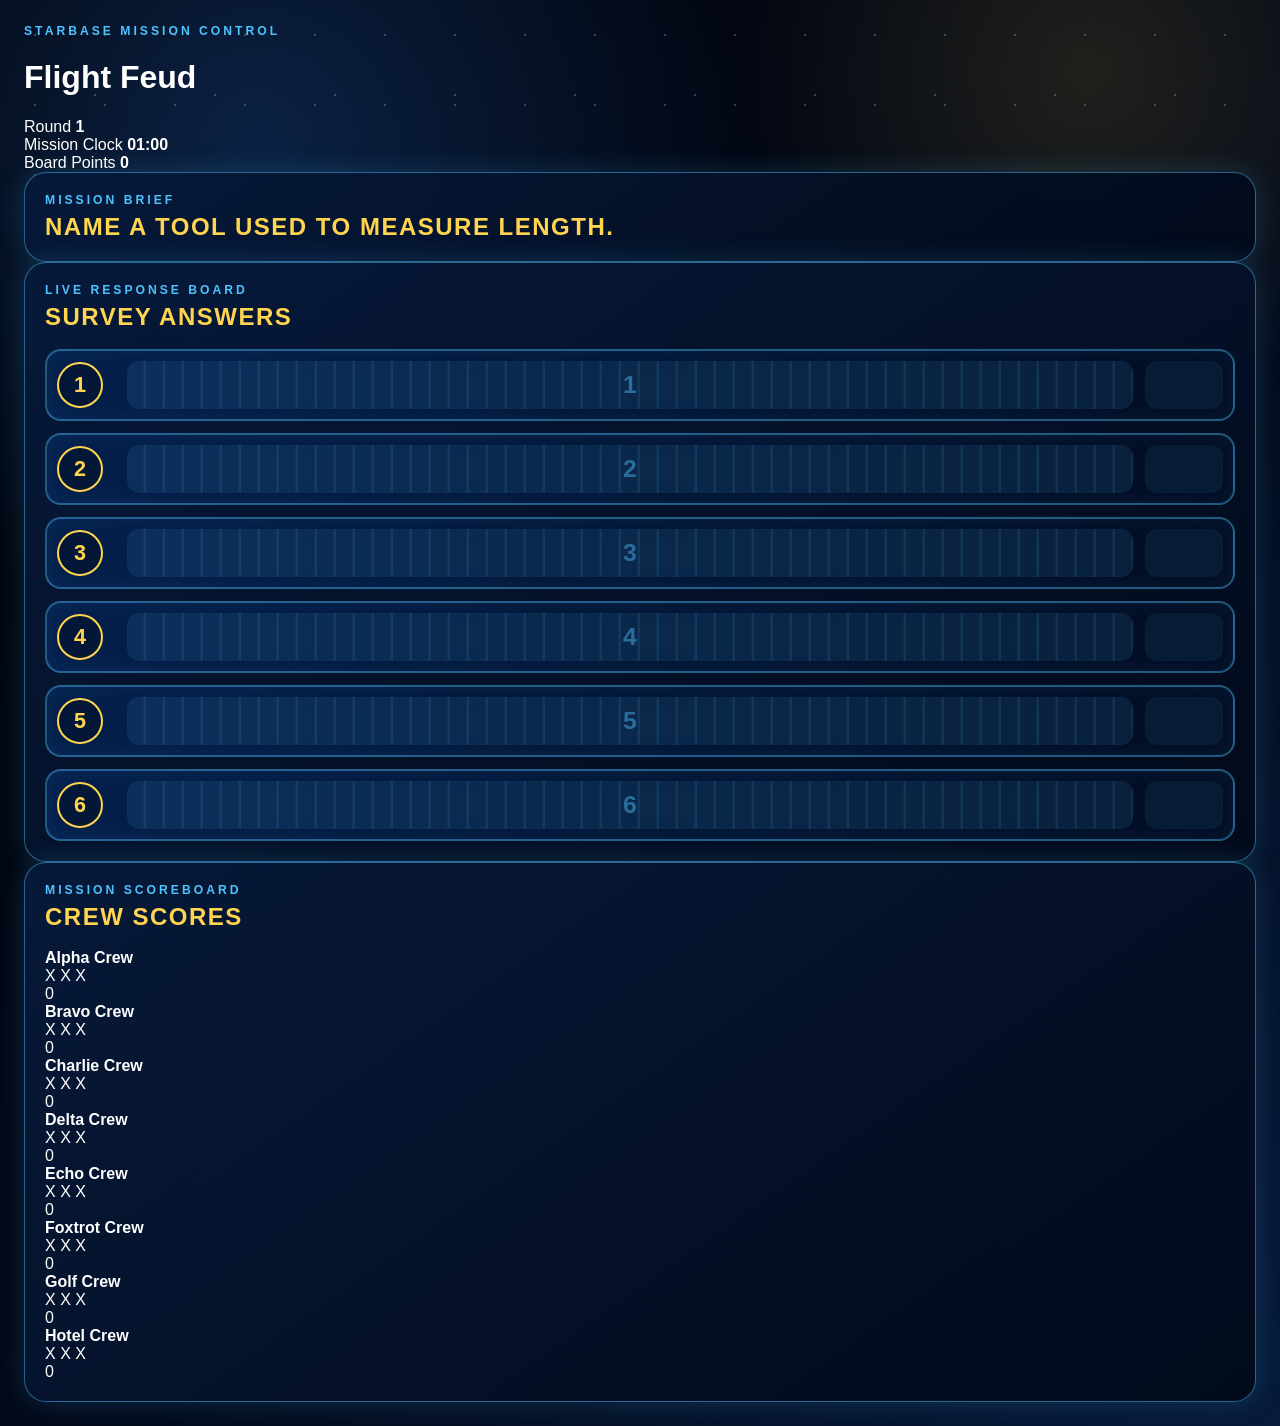
==== Projector.html @ 438c8329 "Projector mode working build" ====
<!DOCTYPE html>
<html lang="en">
  <head>
    <meta charset="UTF-8" />
    <meta name="viewport" content="width=device-width, initial-scale=1.0" />

    <title>Flight Feud | Projector Board</title>

    <link rel="stylesheet" href="style.css" />
  </head>

  <body>
    <div class="app-shell projector-shell">
      <header class="projector-topbar">
        <div>
          <p class="eyebrow">STARBASE Mission Control</p>
          <h1>Flight Feud</h1>
        </div>

        <div class="projector-hud">
          <div class="projector-hud-item">
            <span>Round</span>
            <strong id="projectorRound">1</strong>
          </div>

          <div class="projector-hud-item">
            <span>Mission Clock</span>
            <strong id="projectorTimer">01:00</strong>
          </div>

          <div class="projector-hud-item">
            <span>Board Points</span>
            <strong id="projectorBoardPoints">0</strong>
          </div>
        </div>
      </header>

      <main class="projector-layout">
        <section class="panel projector-question-panel">
          <p class="eyebrow">Mission Brief</p>

          <h2 id="projectorQuestion">
            Loading mission question...
          </h2>
        </section>

        <section class="panel projector-board-panel">
          <div class="panel-header">
            <div>
              <p class="eyebrow">Live Response Board</p>
              <h2>Survey Answers</h2>
            </div>

            <div
              id="projectorRevealBanner"
              class="reveal-banner"
              aria-live="polite"
            >
              Answer Revealed
            </div>
          </div>

          <div
            id="projectorAnswerBoard"
            class="answer-board"
          ></div>
        </section>

        <section class="panel projector-scoreboard-panel">
          <div class="panel-header">
            <div>
              <p class="eyebrow">Mission Scoreboard</p>
              <h2>Crew Scores</h2>
            </div>
          </div>

          <div
            id="projectorScores"
            class="projector-scores"
          ></div>
        </section>
      </main>
    </div>

    <!-- STRIKE EFFECT -->
    <div
      id="projectorStrikeOverlay"
      class="strike-overlay hidden"
      aria-hidden="true"
    >
      <div class="strike-overlay-x">X</div>
      <p>Incorrect Transmission</p>
    </div>

    <!-- WINNER CEREMONY -->
    <div
      id="projectorWinnerOverlay"
      class="winner-overlay hidden"
      aria-hidden="true"
    >
      <div class="winner-ceremony">
        <p class="eyebrow">STARBASE Mission Control</p>

        <h2>MISSION COMPLETE</h2>

        <div class="winner-trophy">🏆</div>

        <div
          id="projectorWinnerCrewName"
          class="winner-crew-name"
        >
          ALPHA CREW
        </div>

        <p class="winner-subtitle">
          FLIGHT FEUD CHAMPIONS
        </p>

        <div class="winner-score-label">
          FINAL SCORE
        </div>

        <div
          id="projectorWinnerFinalScore"
          class="winner-final-score"
        >
          0
        </div>
      </div>
    </div>

    <script src="questions.js"></script>
    <script src="shared.js"></script>
    <script src="projector.js"></script>
  </body>
</html>
---- style.css ----
:root {
  --space: #020817;
  --space-2: #06152d;
  --panel: rgba(5, 20, 48, 0.94);
  --panel-soft: rgba(8, 30, 66, 0.86);
  --blue: #4dc3ff;
  --blue-dark: #1678b8;
  --gold: #ffd54f;
  --gold-dark: #a87600;
  --green: #7cff8a;
  --red: #ff4d5a;
  --white: #ffffff;
  --muted: #9fbfff;
  --border: rgba(77, 195, 255, 0.48);
  --shadow-blue: 0 0 28px rgba(77, 195, 255, 0.18);
  --shadow-gold: 0 0 24px rgba(255, 213, 79, 0.24);
}

* {
  box-sizing: border-box;
}

html {
  min-height: 100%;
  scroll-behavior: smooth;
}

body {
  margin: 0;
  min-height: 100vh;
  font-family: Arial, Helvetica, sans-serif;
  color: var(--white);
  background:
    radial-gradient(circle at 20% 10%, rgba(34, 99, 190, 0.3), transparent 30%),
    radial-gradient(circle at 85% 5%, rgba(255, 213, 79, 0.12), transparent 20%),
    linear-gradient(135deg, #01040b, var(--space), #071a3a);
  overflow-x: hidden;
}

body::before {
  content: "";
  position: fixed;
  inset: 0;
  pointer-events: none;
  opacity: 0.22;
  background-image:
    radial-gradient(circle, white 1px, transparent 1px),
    radial-gradient(circle, white 1px, transparent 1px);
  background-size: 70px 70px, 120px 120px;
  background-position: 0 0, 35px 35px;
  animation: starDrift 35s linear infinite;
}

@keyframes starDrift {
  from {
    transform: translateY(0);
  }

  to {
    transform: translateY(100px);
  }
}

button,
select,
textarea,
input {
  font: inherit;
}

button,
a {
  -webkit-tap-highlight-color: transparent;
}

button:focus-visible,
a:focus-visible,
select:focus-visible,
textarea:focus-visible,
input:focus-visible {
  outline: 3px solid var(--gold);
  outline-offset: 3px;
}

/* -------------------------------------------------
   GLOBAL APP SHELL
------------------------------------------------- */

.app-shell {
  position: relative;
  z-index: 1;
  min-height: 100vh;
  padding: 24px;
}

.topbar {
  width: min(1500px, 100%);
  margin: 0 auto 22px;
  display: flex;
  justify-content: space-between;
  align-items: center;
  gap: 20px;
  padding: 20px 24px;
  border: 1px solid var(--border);
  border-radius: 22px;
  background: rgba(2, 10, 28, 0.92);
  box-shadow: var(--shadow-blue);
  backdrop-filter: blur(12px);
}

.topbar h1 {
  margin: 4px 0 0;
  color: var(--gold);
  font-size: clamp(2rem, 4vw, 4rem);
  line-height: 1;
  letter-spacing: 2px;
  text-transform: uppercase;
  text-shadow: 0 0 18px rgba(255, 213, 79, 0.35);
}

.subheading {
  margin: 8px 0 0;
  color: var(--muted);
  font-weight: 800;
  letter-spacing: 1px;
}

.topbar-actions {
  display: flex;
  align-items: center;
  justify-content: flex-end;
  gap: 12px;
  flex-wrap: wrap;
}

.eyebrow {
  margin: 0 0 6px;
  color: var(--blue);
  font-size: 0.76rem;
  font-weight: 900;
  letter-spacing: 3px;
  text-transform: uppercase;
}

.system-pill,
.status-tag {
  display: inline-flex;
  align-items: center;
  justify-content: center;
  border: 1px solid rgba(124, 255, 138, 0.55);
  border-radius: 999px;
  padding: 9px 14px;
  color: var(--green);
  background: rgba(24, 90, 48, 0.3);
  font-size: 0.82rem;
  font-weight: 900;
  letter-spacing: 1px;
  text-transform: uppercase;
  box-shadow: 0 0 16px rgba(124, 255, 138, 0.18);
}

.ghost-link {
  display: inline-flex;
  align-items: center;
  justify-content: center;
  min-height: 42px;
  padding: 10px 16px;
  border: 1px solid var(--border);
  border-radius: 999px;
  color: var(--white);
  text-decoration: none;
  font-weight: 900;
  letter-spacing: 1px;
  background: rgba(77, 195, 255, 0.08);
  transition: 0.18s ease;
}

.ghost-link:hover {
  color: var(--gold);
  border-color: var(--gold);
  transform: translateY(-2px);
  box-shadow: var(--shadow-gold);
}

.panel {
  border: 1px solid var(--border);
  border-radius: 22px;
  background:
    linear-gradient(145deg, rgba(7, 26, 59, 0.96), rgba(2, 10, 26, 0.96));
  padding: 20px;
  box-shadow: var(--shadow-blue);
}

.panel-header {
  display: flex;
  align-items: flex-start;
  justify-content: space-between;
  gap: 16px;
  margin-bottom: 18px;
}

.panel-header h2,
.panel h2,
.panel h3 {
  margin: 0;
  color: var(--gold);
  letter-spacing: 1.5px;
  text-transform: uppercase;
}

.empty-note {
  margin: 0;
  padding: 14px;
  color: var(--muted);
  font-style: italic;
  text-align: center;
}

/* -------------------------------------------------
   BUTTONS
------------------------------------------------- */

.gold-btn,
.control-btn,
.danger-btn,
.score-btn,
.strike-btn,
.reveal-btn,
.award-btn,
.reject-btn {
  border: none;
  cursor: pointer;
  font-weight: 900;
  letter-spacing: 0.7px;
  transition: 0.16s ease;
}

.gold-btn {
  min-height: 48px;
  padding: 13px 18px;
  border-radius: 14px;
  color: #031327;
  background: linear-gradient(180deg, #ffe786, var(--gold));
  box-shadow: 0 5px 0 var(--gold-dark), var(--shadow-gold);
}

.gold-btn:hover:not(:disabled) {
  transform: translateY(-3px);
}

.gold-btn:active:not(:disabled) {
  transform: translateY(2px);
  box-shadow: 0 2px 0 var(--gold-dark);
}

.control-btn {
  min-height: 42px;
  padding: 11px 15px;
  border: 1px solid var(--border);
  border-radius: 12px;
  color: var(--white);
  background: rgba(77, 195, 255, 0.12);
}

.control-btn:hover:not(:disabled) {
  color: var(--gold);
  border-color: var(--gold);
  transform: translateY(-2px);
}

.danger-btn {
  min-height: 44px;
  padding: 12px 16px;
  border-radius: 12px;
  color: var(--white);
  background: linear-gradient(180deg, #ff7078, var(--red));
  box-shadow: 0 4px 0 #982832;
}

button:disabled {
  cursor: not-allowed;
  opacity: 0.55;
}

.full {
  width: 100%;
}

.button-row {
  display: flex;
  gap: 10px;
  flex-wrap: wrap;
}

.button-row > * {
  flex: 1 1 100px;
}

.button-stack {
  display: grid;
  gap: 10px;
}

/* -------------------------------------------------
   TEACHER CONSOLE
------------------------------------------------- */

.teacher-console-layout {
  width: min(1500px, 100%);
  margin: 0 auto;
  display: grid;
  grid-template-columns: minmax(0, 1.9fr) minmax(330px, 0.85fr);
  gap: 22px;
  align-items: start;
}

.teacher-main-column,
.teacher-sidebar {
  display: grid;
  gap: 22px;
}

.mission-hud {
  display: grid;
  grid-template-columns: repeat(4, minmax(0, 1fr));
  gap: 14px;
}

.hud-item {
  min-height: 100px;
  display: flex;
  flex-direction: column;
  justify-content: center;
  gap: 8px;
  padding: 16px;
  border: 1px solid rgba(77, 195, 255, 0.35);
  border-radius: 16px;
  background: rgba(77, 195, 255, 0.06);
  text-align: center;
}

.hud-item span {
  color: var(--muted);
  font-size: 0.75rem;
  font-weight: 900;
  letter-spacing: 2px;
  text-transform: uppercase;
}

.hud-item strong {
  color: var(--gold);
  font-size: clamp(1.2rem, 2vw, 2rem);
}

.mission-question-panel h2 {
  color: var(--white);
  font-size: clamp(1.4rem, 2.7vw, 2.4rem);
  line-height: 1.25;
  text-transform: none;
}

.round-nav {
  display: flex;
  gap: 10px;
  flex-wrap: wrap;
}

.round-pill {
  min-width: 105px;
  padding: 11px 15px;
  border: 1px solid var(--border);
  border-radius: 999px;
  color: var(--white);
  background: rgba(77, 195, 255, 0.08);
  font-weight: 900;
  cursor: pointer;
}

.round-pill.active {
  color: #031327;
  border-color: var(--gold);
  background: var(--gold);
  box-shadow: var(--shadow-gold);
}

.answer-board-panel {
  overflow: hidden;
}

.answer-board {
  display: grid;
  gap: 12px;
}

.answer-card {
  display: grid;
  grid-template-columns: 58px minmax(0, 1fr) 78px 112px;
  align-items: center;
  gap: 12px;
  min-height: 72px;
  padding: 10px;
  border: 2px solid rgba(77, 195, 255, 0.42);
  border-radius: 16px;
  background:
    linear-gradient(90deg, rgba(5, 32, 76, 0.96), rgba(2, 13, 35, 0.96));
  box-shadow: inset 0 0 22px rgba(77, 195, 255, 0.08);
  transition: 0.22s ease;
}

.answer-card.revealed {
  border-color: rgba(255, 213, 79, 0.8);
  box-shadow:
    inset 0 0 22px rgba(255, 213, 79, 0.1),
    0 0 18px rgba(255, 213, 79, 0.16);
}

.answer-card.flash {
  animation: answerFlash 0.85s ease;
}

@keyframes answerFlash {
  0% {
    transform: scale(1);
    background: rgba(255, 213, 79, 0.65);
  }

  45% {
    transform: scale(1.025);
    background: rgba(255, 213, 79, 0.24);
  }

  100% {
    transform: scale(1);
  }
}

.row-number {
  display: grid;
  place-items: center;
  width: 46px;
  height: 46px;
  border: 2px solid var(--gold);
  border-radius: 50%;
  color: var(--gold);
  font-size: 1.35rem;
  font-weight: 900;
  background: rgba(0, 0, 0, 0.25);
}

.row-bar {
  min-height: 48px;
  display: flex;
  align-items: center;
  justify-content: center;
  border-radius: 12px;
  background:
    repeating-linear-gradient(
      90deg,
      rgba(77, 195, 255, 0.08),
      rgba(77, 195, 255, 0.08) 18px,
      rgba(77, 195, 255, 0.14) 19px,
      rgba(77, 195, 255, 0.14) 20px
    );
  overflow: hidden;
}

.row-answer {
  color: var(--white);
  font-size: clamp(1.15rem, 2vw, 1.85rem);
  font-weight: 900;
  letter-spacing: 1px;
  text-align: center;
  text-transform: uppercase;
  animation: answerSlide 0.45s ease;
}

@keyframes answerSlide {
  from {
    opacity: 0;
    transform: translateY(14px);
  }

  to {
    opacity: 1;
    transform: translateY(0);
  }
}

.row-points {
  display: grid;
  place-items: center;
  min-height: 48px;
  border-radius: 12px;
  color: #031327;
  background: var(--gold);
  font-size: 1.35rem;
  font-weight: 900;
}

.row-points:empty {
  background: rgba(77, 195, 255, 0.08);
}

.reveal-btn {
  min-height: 44px;
  border: 1px solid var(--border);
  border-radius: 12px;
  color: var(--white);
  background: rgba(77, 195, 255, 0.14);
}

.reveal-btn:hover:not(:disabled) {
  color: var(--gold);
  border-color: var(--gold);
  transform: translateY(-2px);
}

.reveal-banner {
  opacity: 0;
  transform: translateY(-12px);
  padding: 10px 14px;
  border: 1px solid var(--gold);
  border-radius: 999px;
  color: var(--gold);
  background: rgba(70, 47, 0, 0.5);
  font-size: 0.78rem;
  font-weight: 900;
  letter-spacing: 1px;
  text-transform: uppercase;
  pointer-events: none;
}

.reveal-banner.show {
  animation: bannerDrop 1.2s ease;
}

@keyframes bannerDrop {
  0% {
    opacity: 0;
    transform: translateY(-16px);
  }

  20%,
  75% {
    opacity: 1;
    transform: translateY(0);
  }

  100% {
    opacity: 0;
    transform: translateY(-8px);
  }
}

/* -------------------------------------------------
   TEACHER CONTROLS
------------------------------------------------- */

.control-group {
  margin-top: 20px;
  padding-top: 18px;
  border-top: 1px solid rgba(77, 195, 255, 0.2);
}

.control-label {
  display: block;
  margin-bottom: 10px;
  color: var(--muted);
  font-size: 0.75rem;
  font-weight: 900;
  letter-spacing: 2px;
  text-transform: uppercase;
}

/* -------------------------------------------------
   TRANSMISSIONS
------------------------------------------------- */

.transmissions-list,
.approved-list {
  display: grid;
  gap: 12px;
}

.transmission-card {
  border: 1px solid rgba(77, 195, 255, 0.45);
  border-radius: 16px;
  padding: 14px;
  background: rgba(77, 195, 255, 0.06);
}

.transmission-topline {
  display: flex;
  justify-content: space-between;
  gap: 12px;
  color: var(--muted);
  font-size: 0.8rem;
  font-weight: 900;
  letter-spacing: 1px;
  text-transform: uppercase;
}

.transmission-topline strong {
  color: var(--gold);
}

.student-answer-text {
  margin: 14px 0;
  padding: 14px;
  border: 1px solid rgba(77, 195, 255, 0.28);
  border-radius: 12px;
  color: var(--white);
  background: rgba(0, 0, 0, 0.2);
  font-size: 1.15rem;
  font-weight: 900;
}

.approval-row {
  display: grid;
  grid-template-columns: repeat(6, minmax(42px, 1fr));
  gap: 7px;
}

.award-btn,
.reject-btn {
  min-height: 40px;
  border-radius: 10px;
}

.award-btn {
  color: #031327;
  background: var(--gold);
}

.award-btn:hover {
  transform: translateY(-2px);
  box-shadow: var(--shadow-gold);
}

.reject-btn {
  color: var(--white);
  background: var(--red);
}

.approved-card {
  display: grid;
  grid-template-columns: minmax(110px, 0.9fr) minmax(0, 1.6fr) auto;
  align-items: center;
  gap: 12px;
  padding: 12px 14px;
  border: 1px solid rgba(77, 195, 255, 0.32);
  border-radius: 14px;
  background: rgba(77, 195, 255, 0.05);
}

.approved-card strong {
  color: var(--gold);
}

.approved-card span {
  overflow-wrap: anywhere;
}

.approved-card b {
  min-width: 48px;
  padding: 7px 10px;
  border-radius: 999px;
  color: #031327;
  background: var(--gold);
  text-align: center;
}

.approved-card.rejected {
  border-color: rgba(255, 77, 90, 0.45);
}

.approved-card.rejected b {
  color: var(--white);
  background: var(--red);
}

/* -------------------------------------------------
   SCOREBOARD
------------------------------------------------- */

.team-scores {
  display: grid;
  gap: 12px;
}

.team-score-card {
  border: 1px solid rgba(77, 195, 255, 0.35);
  border-radius: 16px;
  padding: 14px;
  background: rgba(77, 195, 255, 0.05);
}

.team-score-card.team-locked {
  border-color: rgba(255, 77, 90, 0.65);
  background: rgba(100, 8, 20, 0.24);
}

.team-topline {
  display: flex;
  justify-content: space-between;
  align-items: center;
  gap: 12px;
}

.team-name {
  color: var(--white);
  font-weight: 900;
  letter-spacing: 0.7px;
  text-transform: uppercase;
}

.team-lock-label {
  margin-top: 4px;
  color: var(--red);
  font-size: 0.68rem;
  font-weight: 900;
  letter-spacing: 1px;
}

.score-pill {
  display: grid;
  place-items: center;
  min-width: 56px;
  min-height: 42px;
  padding: 7px 12px;
  border-radius: 999px;
  color: #031327;
  background: var(--gold);
  font-size: 1.25rem;
  font-weight: 900;
}

.strike-row {
  display: flex;
  gap: 8px;
  margin: 12px 0;
}

.strike-slot {
  display: grid;
  place-items: center;
  width: 34px;
  height: 34px;
  border: 1px solid rgba(255, 77, 90, 0.4);
  border-radius: 8px;
  color: rgba(255, 255, 255, 0.25);
  background: rgba(255, 77, 90, 0.06);
  font-weight: 900;
}

.strike-slot.active {
  color: var(--white);
  background: var(--red);
  box-shadow: 0 0 14px rgba(255, 77, 90, 0.42);
}

.score-controls {
  display: grid;
  grid-template-columns: repeat(5, 1fr);
  gap: 6px;
}

.score-btn {
  min-height: 36px;
  border-radius: 9px;
  color: #031327;
  background: var(--gold);
}

.strike-controls {
  display: grid;
  grid-template-columns: 1fr 1fr;
  gap: 7px;
  margin-top: 8px;
}

.strike-btn {
  min-height: 36px;
  border-radius: 9px;
  color: var(--white);
  background: var(--red);
}

.strike-btn.clear {
  color: var(--white);
  background: rgba(77, 195, 255, 0.18);
  border: 1px solid var(--border);
}

/* -------------------------------------------------
   STUDENT CONSOLE
------------------------------------------------- */

.student-console-layout {
  width: min(1150px, 100%);
  margin: 0 auto;
  display: grid;
  grid-template-columns: minmax(0, 1.6fr) minmax(260px, 0.7fr);
  gap: 22px;
  align-items: start;
}

.student-panel {
  padding: clamp(20px, 4vw, 38px);
}

.student-form-grid {
  display: grid;
  gap: 18px;
}

.form-group {
  display: grid;
  gap: 9px;
}

.field-label {
  color: var(--muted);
  font-size: 0.78rem;
  font-weight: 900;
  letter-spacing: 2px;
  text-transform: uppercase;
}

.input-field {
  width: 100%;
  min-height: 52px;
  border: 1px solid var(--border);
  border-radius: 14px;
  padding: 14px 16px;
  color: var(--white);
  background: rgba(1, 9, 24, 0.88);
}

.input-field option {
  color: #031327;
}

.answer-input {
  min-height: 150px;
  resize: vertical;
  font-size: 1.15rem;
}

.question-box {
  min-height: 110px;
  display: flex;
  align-items: center;
  padding: 18px;
  border: 1px solid rgba(77, 195, 255, 0.32);
  border-radius: 16px;
  color: var(--white);
  background: rgba(77, 195, 255, 0.06);
  font-size: clamp(1.15rem, 2.6vw, 1.65rem);
  font-weight: 900;
  line-height: 1.4;
}

.question-box.compact {
  min-height: 96px;
}

.success-box {
  display: none;
  padding: 15px;
  border: 1px solid rgba(124, 255, 138, 0.45);
  border-radius: 14px;
  color: var(--green);
  background: rgba(24, 90, 48, 0.2);
  font-weight: 900;
  text-align: center;
}

.success-box.show {
  display: block;
  animation: successPulse 0.5s ease;
}

@keyframes successPulse {
  from {
    opacity: 0;
    transform: translateY(8px);
  }

  to {
    opacity: 1;
    transform: translateY(0);
  }
}

.mission-instructions {
  display: grid;
  gap: 14px;
  padding-left: 22px;
  color: var(--white);
  line-height: 1.5;
}

.mission-instructions li::marker {
  color: var(--gold);
  font-weight: 900;
}

.student-status-card {
  margin-top: 24px;
  padding: 16px;
  border: 1px solid rgba(124, 255, 138, 0.35);
  border-radius: 16px;
  background: rgba(24, 90, 48, 0.16);
}

.student-status-card span {
  display: block;
  color: var(--muted);
  font-size: 0.75rem;
  font-weight: 900;
  letter-spacing: 1px;
  text-transform: uppercase;
}

.student-status-card strong {
  display: block;
  margin-top: 6px;
  color: var(--green);
  font-size: 1.35rem;
}

/* -------------------------------------------------
   LAUNCH OVERLAY
------------------------------------------------- */

.launch-overlay {
  position: fixed;
  inset: 0;
  z-index: 999;
  display: grid;
  place-items: center;
  padding: 24px;
  background:
    radial-gradient(circle, rgba(11, 59, 118, 0.38), transparent 50%),
    rgba(1, 5, 14, 0.97);
  opacity: 0;
  pointer-events: none;
  transition: opacity 0.5s ease;
}

.launch-overlay.active {
  opacity: 1;
  pointer-events: auto;
}

.launch-overlay.closing {
  opacity: 0;
}

.launch-overlay.hidden {
  display: none;
}

.launch-content {
  width: min(700px, 100%);
  padding: 34px;
  border: 2px solid var(--blue);
  border-radius: 24px;
  background: rgba(3, 15, 38, 0.94);
  box-shadow: 0 0 50px rgba(77, 195, 255, 0.28);
  text-align: center;
}

.launch-content h2 {
  margin: 8px 0;
  color: var(--gold);
  font-size: clamp(2rem, 5vw, 4rem);
  text-transform: uppercase;
}

.launch-content p {
  color: var(--muted);
  font-weight: 800;
}

.launch-checklist {
  width: min(460px, 100%);
  margin: 24px auto;
  display: grid;
  gap: 9px;
}

.launch-check-item {
  opacity: 0;
  transform: translateX(-12px);
  padding: 10px;
  border: 1px solid rgba(124, 255, 138, 0.3);
  border-radius: 10px;
  color: var(--green);
  background: rgba(24, 90, 48, 0.12);
  font-weight: 900;
  transition: 0.3s ease;
}

.launch-check-item.show {
  opacity: 1;
  transform: translateX(0);
}

.launch-countdown {
  color: var(--gold);
  font-size: clamp(5rem, 15vw, 10rem);
  font-weight: 900;
  text-shadow: 0 0 34px rgba(255, 213, 79, 0.6);
  transform: scale(0.7);
  opacity: 0;
}

.launch-countdown.show {
  animation: countdownPop 0.65s ease;
}

@keyframes countdownPop {
  0% {
    opacity: 0;
    transform: scale(0.6);
  }

  40% {
    opacity: 1;
    transform: scale(1.12);
  }

  100% {
    opacity: 0;
    transform: scale(1);
  }
}

.launch-final {
  display: none;
  color: var(--green);
  font-size: clamp(2rem, 6vw, 4rem);
  font-weight: 900;
  letter-spacing: 2px;
  text-transform: uppercase;
}

.launch-final.show {
  display: block;
  animation: finalGlow 1s ease infinite alternate;
}

@keyframes finalGlow {
  from {
    text-shadow: 0 0 8px rgba(124, 255, 138, 0.3);
  }

  to {
    text-shadow: 0 0 32px rgba(124, 255, 138, 0.9);
  }
}

/* -------------------------------------------------
   HOMEPAGE / MISSION CARDS
------------------------------------------------- */

.home-screen,
.home-dashboard {
  position: relative;
  z-index: 1;
  width: min(1350px, calc(100% - 40px));
  margin: 0 auto;
  padding: 40px 0;
}

.home-card,
.dashboard-hero {
  padding: clamp(28px, 6vw, 64px);
  border: 2px solid var(--gold);
  border-radius: 26px;
  background: rgba(2, 10, 28, 0.92);
  box-shadow: var(--shadow-gold);
  text-align: center;
}

.home-card h1,
.dashboard-hero h1 {
  margin: 16px 0;
  color: var(--gold);
  font-size: clamp(3rem, 8vw, 7rem);
  line-height: 0.95;
  text-transform: uppercase;
  text-shadow: 4px 6px 0 rgba(0, 0, 0, 0.55);
}

.mission-card,
.module-card {
  display: block;
  border: 1px solid var(--border);
  border-radius: 18px;
  padding: 20px;
  color: var(--white);
  background: var(--panel);
  text-decoration: none;
  transition: 0.2s ease;
}

.mission-card:hover,
.module-card:hover {
  transform: translateY(-5px);
  border-color: var(--gold);
  box-shadow: var(--shadow-gold);
}

.mission-card.pending,
.module-card.pending {
  opacity: 0.68;
  cursor: default;
}

.card-badge {
  display: inline-block;
  margin-bottom: 10px;
  padding: 6px 10px;
  border-radius: 999px;
  color: var(--green);
  background: rgba(24, 90, 48, 0.25);
  font-size: 0.72rem;
  font-weight: 900;
  text-transform: uppercase;
}

/* -------------------------------------------------
   RESPONSIVE
------------------------------------------------- */

@media (max-width: 1120px) {
  .teacher-console-layout {
    grid-template-columns: 1fr;
  }

  .teacher-sidebar {
    grid-template-columns: repeat(2, minmax(0, 1fr));
  }

  .controls-panel {
    grid-column: 1 / -1;
  }

  .mission-hud {
    grid-template-columns: repeat(2, minmax(0, 1fr));
  }
}

@media (max-width: 850px) {
  .topbar {
    align-items: flex-start;
    flex-direction: column;
  }

  .topbar-actions {
    width: 100%;
    justify-content: flex-start;
  }

  .student-console-layout {
    grid-template-columns: 1fr;
  }

  .teacher-sidebar {
    grid-template-columns: 1fr;
  }

  .answer-card {
    grid-template-columns: 48px minmax(0, 1fr) 62px;
  }

  .answer-card .reveal-btn {
    grid-column: 1 / -1;
  }

  .approval-row {
    grid-template-columns: repeat(3, 1fr);
  }
}

@media (max-width: 560px) {
  .app-shell {
    padding: 12px;
  }

  .topbar,
  .panel {
    border-radius: 16px;
    padding: 16px;
  }

  .mission-hud {
    grid-template-columns: 1fr;
  }

  .hud-item {
    min-height: 82px;
  }

  .answer-card {
    grid-template-columns: 42px minmax(0, 1fr) 54px;
    gap: 7px;
    padding: 8px;
  }

  .row-number {
    width: 36px;
    height: 36px;
  }

  .row-points {
    min-height: 42px;
  }

  .approved-card {
    grid-template-columns: 1fr auto;
  }

  .approved-card span {
    grid-column: 1 / -1;
    grid-row: 2;
  }

  .score-controls {
    grid-template-columns: repeat(3, 1fr);
  }
}/* =========================================
   FULL-SCREEN STRIKE OVERLAY
========================================= */

.strike-overlay {
  position: fixed;
  inset: 0;
  z-index: 99999;
  display: none;
  place-items: center;
  align-content: center;
  gap: 24px;
  background: rgba(0, 0, 0, 0.94);
  opacity: 0;
  visibility: hidden;
  pointer-events: none;
}

.strike-overlay.show {
  display: grid !important;
  visibility: visible !important;
  opacity: 1 !important;
  animation: fullScreenStrike 1.5s ease forwards;
}

.strike-overlay.hidden {
  display: none;
}

.strike-overlay-x {
  color: #ff263f;
  font-size: clamp(15rem, 55vw, 42rem);
  font-weight: 900;
  line-height: 0.7;
  text-shadow:
    0 0 20px #ff263f,
    0 0 55px #ff263f,
    0 0 100px rgba(255, 38, 63, 0.85);
}

.strike-overlay p {
  margin: 0;
  color: #ffffff;
  font-size: clamp(1.8rem, 5vw, 4rem);
  font-weight: 900;
  letter-spacing: 5px;
  text-align: center;
  text-transform: uppercase;
}

@keyframes fullScreenStrike {
  0% {
    opacity: 0;
    transform: scale(0.35);
  }

  18% {
    opacity: 1;
    transform: scale(1.15);
  }

  34% {
    transform: scale(0.96);
  }

  46% {
    transform: scale(1);
  }

  82% {
    opacity: 1;
  }

  100% {
    opacity: 0;
  }
}
/* =========================================
   GROUPED WAITING-TO-REVEAL QUEUE
========================================= */

.approved-queue-panel {
  position: relative;
  overflow: hidden;
}

.approved-queue-panel::before {
  content: "";
  position: absolute;
  inset: 0;
  pointer-events: none;
  background:
    linear-gradient(
      135deg,
      rgba(77, 195, 255, 0.05),
      transparent 45%
    );
}

.reveal-group-card {
  position: relative;
  border: 1px solid rgba(77, 195, 255, 0.35);
  border-radius: 16px;
  padding: 15px;
  background:
    linear-gradient(
      145deg,
      rgba(6, 28, 62, 0.95),
      rgba(2, 12, 30, 0.96)
    );
  box-shadow:
    inset 0 0 18px rgba(77, 195, 255, 0.06);
}

.reveal-group-card + .reveal-group-card {
  margin-top: 12px;
}

.reveal-group-card.next-to-launch {
  border: 2px solid var(--gold);
  box-shadow:
    0 0 22px rgba(255, 213, 79, 0.2),
    inset 0 0 18px rgba(255, 213, 79, 0.08);
  animation: nextLaunchGlow 1.8s ease-in-out infinite alternate;
}

@keyframes nextLaunchGlow {
  from {
    box-shadow:
      0 0 12px rgba(255, 213, 79, 0.14),
      inset 0 0 14px rgba(255, 213, 79, 0.05);
  }

  to {
    box-shadow:
      0 0 30px rgba(255, 213, 79, 0.36),
      inset 0 0 24px rgba(255, 213, 79, 0.12);
  }
}

.reveal-group-header {
  display: flex;
  justify-content: space-between;
  align-items: flex-start;
  gap: 14px;
  padding-bottom: 12px;
  border-bottom: 1px solid rgba(77, 195, 255, 0.18);
}

.reveal-group-header h3 {
  margin: 5px 0 0;
  color: var(--white);
  font-size: 1.2rem;
  letter-spacing: 1px;
  text-transform: uppercase;
}

.reveal-group-label {
  display: inline-block;
  color: var(--blue);
  font-size: 0.68rem;
  font-weight: 900;
  letter-spacing: 2px;
  text-transform: uppercase;
}

.next-to-launch .reveal-group-label {
  color: var(--gold);
}

.team-count-badge {
  flex-shrink: 0;
  min-width: 72px;
  padding: 7px 10px;
  border: 1px solid rgba(77, 195, 255, 0.35);
  border-radius: 999px;
  color: var(--blue);
  background: rgba(77, 195, 255, 0.08);
  font-size: 0.75rem;
  font-weight: 900;
  text-align: center;
  text-transform: uppercase;
}

.next-to-launch .team-count-badge {
  color: #031327;
  border-color: var(--gold);
  background: var(--gold);
  box-shadow: 0 0 14px rgba(255, 213, 79, 0.25);
}

.reveal-group-teams {
  display: grid;
  gap: 8px;
  margin-top: 12px;
}

.reveal-team-row {
  display: flex;
  justify-content: space-between;
  align-items: center;
  gap: 12px;
  padding: 9px 11px;
  border: 1px solid rgba(77, 195, 255, 0.16);
  border-radius: 10px;
  background: rgba(77, 195, 255, 0.05);
}

.reveal-team-row span {
  color: var(--white);
  font-size: 0.9rem;
  font-weight: 800;
}

.reveal-team-row strong {
  color: var(--gold);
  font-size: 0.95rem;
}

.launch-answer-btn {
  margin-top: 16px;
  min-height: 54px;
  font-size: 1rem;
  letter-spacing: 1.4px;
  text-transform: uppercase;
}

.launch-answer-btn:not(:disabled) {
  animation: launchButtonPulse 1.6s ease-in-out infinite alternate;
}

@keyframes launchButtonPulse {
  from {
    box-shadow:
      0 5px 0 var(--gold-dark),
      0 0 12px rgba(255, 213, 79, 0.18);
  }

  to {
    box-shadow:
      0 5px 0 var(--gold-dark),
      0 0 30px rgba(255, 213, 79, 0.45);
  }
}

.launch-answer-note {
  margin: 12px 0 0;
  color: var(--muted);
  font-size: 0.75rem;
  line-height: 1.45;
  text-align: center;
}

/* =========================================
   ANSWER-LAUNCH OVERLAY
========================================= */

.answer-launch-overlay {
  position: fixed;
  inset: 0;
  z-index: 100000;
  display: none;
  place-items: center;
  padding: 24px;
  background:
    radial-gradient(
      circle at center,
      rgba(22, 120, 184, 0.32),
      transparent 48%
    ),
    rgba(1, 5, 16, 0.96);
  opacity: 0;
  visibility: hidden;
  pointer-events: none;
}

.answer-launch-overlay.show {
  display: grid !important;
  visibility: visible !important;
  opacity: 1;
  animation: answerLaunchFade 0.3s ease;
}

.answer-launch-overlay.hidden {
  display: none;
}

.answer-launch-content {
  width: min(680px, 100%);
  padding: 38px;
  border: 2px solid var(--gold);
  border-radius: 24px;
  background:
    linear-gradient(
      145deg,
      rgba(4, 22, 52, 0.98),
      rgba(1, 8, 22, 0.98)
    );
  box-shadow:
    0 0 50px rgba(255, 213, 79, 0.22),
    inset 0 0 30px rgba(77, 195, 255, 0.08);
  text-align: center;
}

.answer-launch-content h2 {
  margin: 8px 0 18px;
  color: var(--gold);
  font-size: clamp(2rem, 6vw, 4.5rem);
  letter-spacing: 2px;
  text-transform: uppercase;
}

.answer-launch-countdown {
  min-height: 170px;
  display: grid;
  place-items: center;
  color: var(--gold);
  font-size: clamp(7rem, 20vw, 14rem);
  font-weight: 900;
  line-height: 1;
  text-shadow:
    0 0 20px rgba(255, 213, 79, 0.55),
    0 0 50px rgba(255, 213, 79, 0.28);
}

.answer-launch-countdown.show {
  animation: answerCountdownPop 0.6s ease;
}

.answer-launch-final {
  display: none;
  color: var(--green);
  font-size: clamp(1.6rem, 5vw, 3.6rem);
  font-weight: 900;
  letter-spacing: 2px;
  text-transform: uppercase;
}

.answer-launch-final.show {
  display: block;
  animation: answerConfirmedGlow 0.7s ease-in-out infinite alternate;
}

@keyframes answerLaunchFade {
  from {
    opacity: 0;
  }

  to {
    opacity: 1;
  }
}

@keyframes answerCountdownPop {
  0% {
    opacity: 0;
    transform: scale(0.35);
  }

  45% {
    opacity: 1;
    transform: scale(1.18);
  }

  100% {
    opacity: 0;
    transform: scale(1);
  }
}

@keyframes answerConfirmedGlow {
  from {
    text-shadow: 0 0 10px rgba(124, 255, 138, 0.3);
  }

  to {
    text-shadow: 0 0 36px rgba(124, 255, 138, 0.95);
  }
}

/* =========================================
   FAMILY FEUD ANSWER FLIP
========================================= */

.answer-card {
  display: block;
  position: relative;
  min-height: 0;
  padding: 0;
  border: 0;
  border-radius: 0;
  background: transparent;
  box-shadow: none;
  perspective: 1200px;
  overflow: visible;
}

.answer-card.revealed {
  border: 0;
  box-shadow: none;
}

.answer-card-inner {
  width: 100%;
  position: relative;
  min-height: 72px;
  transform-style: preserve-3d;
  transition: transform 0.75s cubic-bezier(0.2, 0.8, 0.2, 1);
}

.answer-card.hidden-answer .answer-card-inner {
  transform: rotateX(0deg);
}

.answer-card.revealed .answer-card-inner {
  transform: rotateX(180deg);
}

.answer-card.flip-reveal .answer-card-inner {
  animation: answerBoardFlip 0.85s cubic-bezier(0.2, 0.8, 0.2, 1);
}

.answer-card-face {
  width: 100%;
  box-sizing: border-box;
  display: grid;
  grid-template-columns: 58px minmax(0, 1fr) 78px;
  align-items: center;
  gap: 12px;
  min-height: 72px;
  padding: 10px;
  border: 2px solid rgba(77, 195, 255, 0.42);
  border-radius: 16px;
  backface-visibility: hidden;
  -webkit-backface-visibility: hidden;
  background:
    linear-gradient(
      90deg,
      rgba(5, 32, 76, 0.98),
      rgba(2, 13, 35, 0.98)
    );
  box-shadow:
    inset 0 0 22px rgba(77, 195, 255, 0.08);
}

.answer-card-front {
  position: relative;
  transform: rotateX(0deg);
}

.answer-card-back {
  position: absolute;
  inset: 0;
  transform: rotateX(180deg);
  border-color: rgba(255, 213, 79, 0.8);
  box-shadow:
    inset 0 0 24px rgba(255, 213, 79, 0.1),
    0 0 22px rgba(255, 213, 79, 0.18);
}

.hidden-row-bar {
  background:
    repeating-linear-gradient(
      90deg,
      rgba(77, 195, 255, 0.1),
      rgba(77, 195, 255, 0.1) 16px,
      rgba(77, 195, 255, 0.2) 17px,
      rgba(77, 195, 255, 0.2) 19px
    );
}

.hidden-answer-mark {
  color: var(--blue);
  font-size: 1.55rem;
  font-weight: 900;
  opacity: 0.45;
}

.hidden-points {
  background: rgba(77, 195, 255, 0.08);
}

.answer-card .reveal-btn {
  display: block;
  width: 100%;
  margin-top: 8px;
}

@keyframes answerBoardFlip {
  0% {
    transform: rotateX(0deg) scale(1);
  }

  45% {
    transform: rotateX(95deg) scale(1.035);
  }

  100% {
    transform: rotateX(180deg) scale(1);
  }
}

@media (max-width: 850px) {
  .answer-card-face {
    grid-template-columns: 48px minmax(0, 1fr) 62px;
    gap: 9px;
  }
}

@media (max-width: 560px) {
  .answer-card-face {
    grid-template-columns: 42px minmax(0, 1fr) 54px;
    gap: 7px;
     padding: 8px;
  }
}
/* =========================================
   VISIBLE STRIKE SHAKE
========================================= */

body.strike-shake .strike-overlay-x,
body.strike-shake .strike-overlay p {
  animation: strikeContentShake 0.45s linear;
}

@keyframes strikeContentShake {
  0% {
    transform: translate(0, 0) rotate(0deg);
  }

  15% {
    transform: translate(-22px, 8px) rotate(-2deg);
  }

  30% {
    transform: translate(20px, -8px) rotate(2deg);
  }

  45% {
    transform: translate(-16px, 6px) rotate(-1deg);
  }

  60% {
    transform: translate(14px, -5px) rotate(1deg);
  }

  75% {
    transform: translate(-8px, 3px);
  }

  100% {
    transform: translate(0, 0) rotate(0deg);
  }
}
/* =========================================
   CORRECT ANSWER GOLD FLASH
========================================= */

.answer-card.flip-reveal .answer-card-back {
  animation: correctAnswerGlow 1.2s ease;
}

@keyframes correctAnswerGlow {
  0% {
    box-shadow:
      0 0 0 rgba(255, 213, 79, 0),
      inset 0 0 0 rgba(255, 213, 79, 0);
  }

  25% {
    box-shadow:
      0 0 40px rgba(255, 213, 79, 0.95),
      0 0 80px rgba(255, 213, 79, 0.55),
      inset 0 0 30px rgba(255, 213, 79, 0.28);
  }

  60% {
    box-shadow:
      0 0 24px rgba(255, 213, 79, 0.55),
      inset 0 0 20px rgba(255, 213, 79, 0.18);
  }

  100% {
    box-shadow:
      inset 0 0 24px rgba(255, 213, 79, 0.1),
      0 0 22px rgba(255, 213, 79, 0.18);
  }
}
/* =========================================
   ROUND COMPLETE CONFETTI
========================================= */

.confetti-piece {
  position: fixed;
  top: -20px;
  width: 10px;
  height: 16px;
  z-index: 200000;
  pointer-events: none;
  animation: confettiFall linear forwards;
}

@keyframes confettiFall {
  0% {
    transform: translateY(-20px) rotate(0deg);
    opacity: 1;
  }

  100% {
    transform: translateY(110vh) rotate(720deg);
    opacity: 0;
  }
}
/* =========================================
   WINNER CEREMONY
========================================= */

.winner-overlay {
  position: fixed;
  inset: 0;
  z-index: 300000;
  display: none;
  place-items: center;
  padding: 24px;
  background:
    radial-gradient(
      circle at center,
      rgba(255, 213, 79, 0.18),
      transparent 42%
    ),
    rgba(1, 5, 16, 0.97);
  opacity: 0;
  visibility: hidden;
}

.winner-overlay.show {
  display: grid !important;
  opacity: 1;
  visibility: visible;
  animation: winnerOverlayFade 0.45s ease;
}

.winner-overlay.hidden {
  display: none;
}

.winner-ceremony {
  width: min(760px, 100%);
  padding: 42px 34px;
  border: 2px solid var(--gold);
  border-radius: 26px;
  background:
    linear-gradient(
      145deg,
      rgba(5, 24, 58, 0.98),
      rgba(1, 8, 22, 0.98)
    );
  box-shadow:
    0 0 55px rgba(255, 213, 79, 0.34),
    inset 0 0 30px rgba(77, 195, 255, 0.08);
  text-align: center;
  animation: winnerCeremonyPop 0.7s ease;
}

.winner-ceremony h2 {
  margin: 8px 0 12px;
  color: var(--gold);
  font-size: clamp(2.1rem, 6vw, 5rem);
  letter-spacing: 3px;
  text-transform: uppercase;
}

.winner-trophy {
  margin: 8px 0 10px;
  font-size: clamp(5rem, 12vw, 9rem);
  filter: drop-shadow(0 0 24px rgba(255, 213, 79, 0.45));
}

.winner-crew-name {
  color: var(--white);
  font-size: clamp(2.2rem, 7vw, 5.6rem);
  font-weight: 900;
  letter-spacing: 3px;
  text-transform: uppercase;
  text-shadow:
    0 0 20px rgba(77, 195, 255, 0.45),
    0 0 45px rgba(77, 195, 255, 0.2);
}

.winner-subtitle {
  margin: 10px 0 24px;
  color: var(--blue);
  font-size: clamp(1rem, 2.5vw, 1.6rem);
  font-weight: 900;
  letter-spacing: 3px;
  text-transform: uppercase;
}

.winner-score-label {
  color: var(--muted);
  font-size: 0.8rem;
  font-weight: 900;
  letter-spacing: 2px;
  text-transform: uppercase;
}

.winner-final-score {
  margin: 6px 0 24px;
  color: var(--gold);
  font-size: clamp(3.5rem, 9vw, 7rem);
  font-weight: 900;
  line-height: 1;
  text-shadow: 0 0 28px rgba(255, 213, 79, 0.45);
}

.winner-close-btn {
  width: min(360px, 100%);
}

@keyframes winnerOverlayFade {
  from {
    opacity: 0;
  }

  to {
    opacity: 1;
  }
}

@keyframes winnerCeremonyPop {
  0% {
    opacity: 0;
    transform: scale(0.7);
  }

  65% {
    opacity: 1;
    transform: scale(1.04);
  }

  100% {
    transform: scale(1);
  }
}
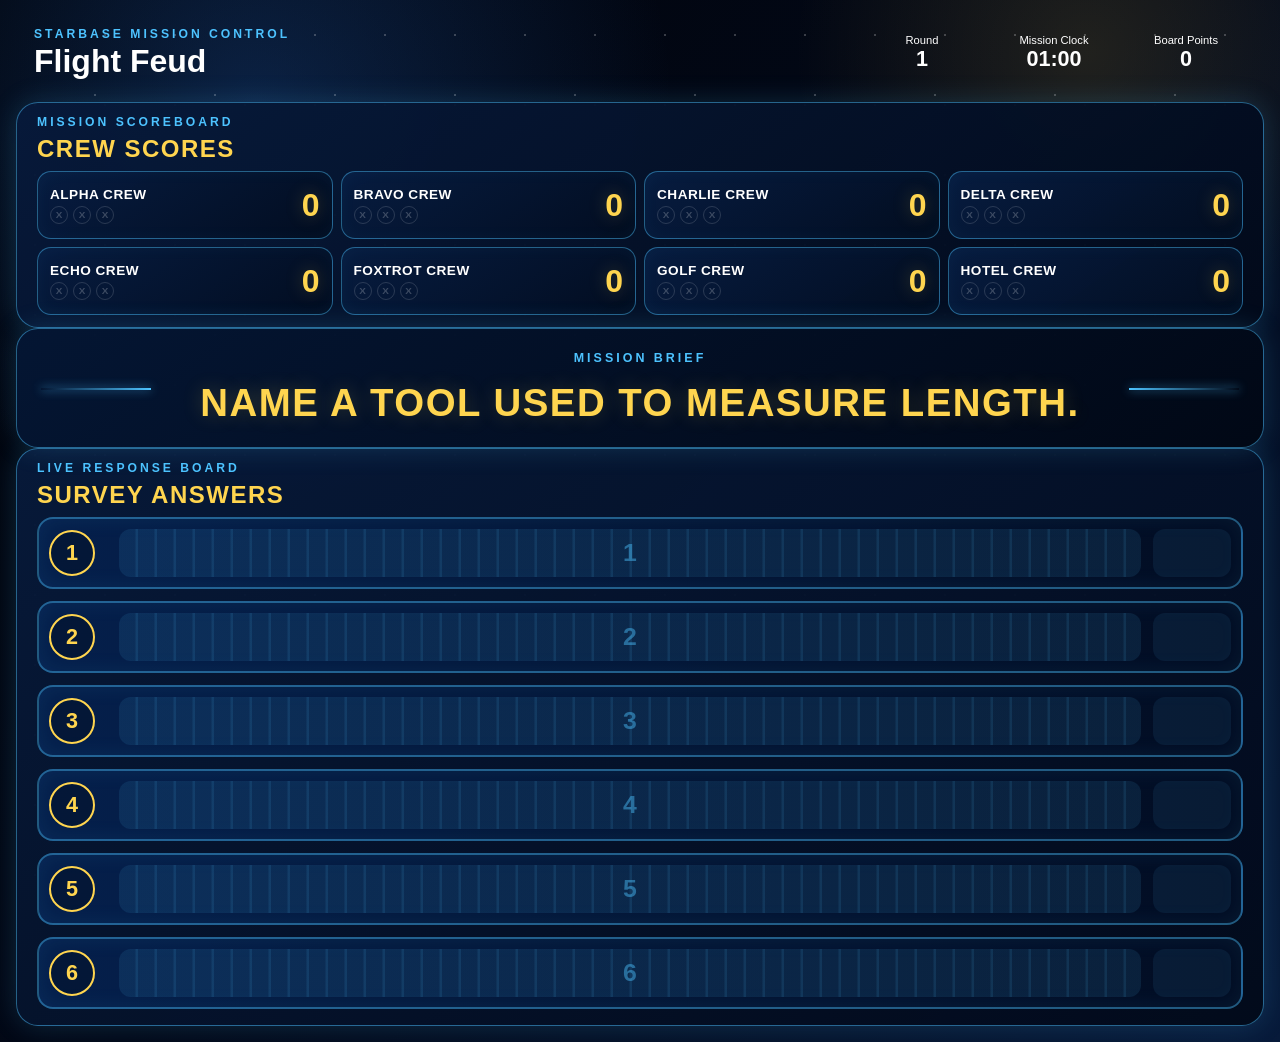
==== commit d3aee52c: "Projector scoreboard and game board redesign" ====
--- a/Projector.html
+++ b/Projector.html
@@ -36,50 +36,58 @@
       </header>
 
       <main class="projector-layout">
-        <section class="panel projector-question-panel">
-          <p class="eyebrow">Mission Brief</p>
 
-          <h2 id="projectorQuestion">
-            Loading mission question...
-          </h2>
-        </section>
+  <!-- CREW SCOREBOARD -->
+  <section class="panel projector-scoreboard-panel">
+    <div class="panel-header">
+      <div>
+        <p class="eyebrow">Mission Scoreboard</p>
+        <h2>Crew Scores</h2>
+      </div>
+    </div>
 
-        <section class="panel projector-board-panel">
-          <div class="panel-header">
-            <div>
-              <p class="eyebrow">Live Response Board</p>
-              <h2>Survey Answers</h2>
-            </div>
+    <div
+      id="projectorScores"
+      class="projector-scores"
+    ></div>
+  </section>
 
-            <div
-              id="projectorRevealBanner"
-              class="reveal-banner"
-              aria-live="polite"
-            >
-              Answer Revealed
-            </div>
-          </div>
 
-          <div
-            id="projectorAnswerBoard"
-            class="answer-board"
-          ></div>
-        </section>
+  <!-- MISSION QUESTION -->
+  <section class="panel projector-question-panel">
+    <p class="eyebrow">Mission Brief</p>
 
-        <section class="panel projector-scoreboard-panel">
-          <div class="panel-header">
-            <div>
-              <p class="eyebrow">Mission Scoreboard</p>
-              <h2>Crew Scores</h2>
-            </div>
-          </div>
+    <h2 id="projectorQuestion">
+      Loading mission question...
+    </h2>
+  </section>
 
-          <div
-            id="projectorScores"
-            class="projector-scores"
-          ></div>
-        </section>
-      </main>
+
+  <!-- SURVEY ANSWERS -->
+  <section class="panel projector-board-panel">
+    <div class="panel-header">
+      <div>
+        <p class="eyebrow">Live Response Board</p>
+        <h2>Survey Answers</h2>
+      </div>
+
+      <div
+        id="projectorRevealBanner"
+        class="reveal-banner"
+        aria-live="polite"
+      >
+        Answer Revealed
+      </div>
+    </div>
+
+    <div
+      id="projectorAnswerBoard"
+      class="answer-board"
+    ></div>
+  </section>
+
+</main>
+
     </div>
 
     <!-- STRIKE EFFECT -->
--- a/style.css
+++ b/style.css
@@ -1975,4 +1975,507 @@
   100% {
     transform: scale(1);
   }
+}
+/* =========================================
+   STUDENT CONSOLE — MISSION TERMINAL
+========================================= */
+
+.student-console-layout.single-column {
+  display: block;
+  width: 100%;
+}
+
+.student-console-layout.single-column .student-panel {
+  width: 100%;
+  max-width: none;
+}
+
+.crew-select-panel {
+  margin-top: 24px;
+}
+
+.crew-select-panel.hidden,
+.locked-crew-panel.hidden {
+  display: none !important;
+}
+
+.crew-select-note {
+  margin: 6px 0 18px;
+  color: var(--muted);
+  font-size: 1rem;
+}
+
+.crew-choice-grid {
+  display: grid;
+  grid-template-columns: repeat(4, 1fr);
+  gap: 12px;
+}
+
+.crew-choice-btn {
+  min-height: 70px;
+  padding: 14px 18px;
+  border: 1px solid rgba(77, 195, 255, 0.55);
+  border-radius: 16px;
+  background:
+    linear-gradient(
+      145deg,
+      rgba(8, 31, 68, 0.95),
+      rgba(2, 14, 35, 0.98)
+    );
+  color: var(--white);
+  font: inherit;
+  font-size: 1.05rem;
+  font-weight: 900;
+  letter-spacing: 1px;
+  text-transform: uppercase;
+  cursor: pointer;
+  transition:
+    transform 0.15s ease,
+    border-color 0.15s ease,
+    box-shadow 0.15s ease;
+}
+
+.crew-choice-btn:hover {
+  transform: translateY(-2px);
+  border-color: var(--gold);
+  box-shadow:
+    0 0 22px rgba(255, 213, 79, 0.18);
+}
+
+.locked-crew-panel {
+  display: flex;
+  align-items: center;
+  justify-content: space-between;
+  gap: 20px;
+
+  margin: 24px 0;
+  padding: 18px 22px;
+
+  border: 1px solid rgba(124, 255, 138, 0.42);
+  border-radius: 18px;
+
+  background:
+    linear-gradient(
+      90deg,
+      rgba(124, 255, 138, 0.08),
+      rgba(77, 195, 255, 0.04)
+    );
+}
+
+.locked-crew-panel .field-label {
+  margin: 0 0 5px;
+}
+
+.locked-crew-panel h3 {
+  margin: 0;
+  color: var(--gold);
+  font-size: 1.6rem;
+  letter-spacing: 1.5px;
+}
+
+.crew-lock-badge {
+  padding: 10px 16px;
+  border: 1px solid rgba(124, 255, 138, 0.45);
+  border-radius: 999px;
+  color: var(--green);
+  font-size: 0.85rem;
+  font-weight: 900;
+  letter-spacing: 1px;
+}
+
+.answer-entry-header {
+  display: flex;
+  align-items: flex-end;
+  justify-content: space-between;
+  gap: 20px;
+  margin-bottom: 14px;
+}
+
+.answer-entry-header .field-label {
+  margin-bottom: 4px;
+}
+
+.answer-limit-note {
+  margin: 0;
+  color: var(--muted);
+}
+
+.answer-limit-badge {
+  flex-shrink: 0;
+  padding: 9px 14px;
+  border: 1px solid rgba(255, 213, 79, 0.42);
+  border-radius: 999px;
+  color: var(--gold);
+  font-size: 0.85rem;
+  font-weight: 900;
+  letter-spacing: 1px;
+  text-transform: uppercase;
+}
+
+.answer-input-list {
+  display: grid;
+  grid-template-columns: repeat(2, minmax(0, 1fr));
+  gap: 12px;
+}
+
+.crew-answer-input {
+  min-width: 0;
+  height: 62px;
+}
+
+.student-panel .question-box.compact {
+  min-height: 110px;
+  display: flex;
+  align-items: center;
+}
+
+.student-panel .student-form-grid {
+  gap: 24px;
+}
+
+.student-panel #submitAnswerBtn {
+  min-height: 64px;
+  margin-top: 4px;
+  font-size: 1.05rem;
+  letter-spacing: 1px;
+}
+
+@media (max-width: 800px) {
+  .crew-choice-grid {
+    grid-template-columns: repeat(2, 1fr);
+  }
+
+  .answer-input-list {
+    grid-template-columns: 1fr;
+  }
+
+  .locked-crew-panel,
+  .answer-entry-header {
+    align-items: flex-start;
+    flex-direction: column;
+  }
+}
+/* =========================================
+   PROJECTOR — CREW SCOREBOARD GRID
+========================================= */
+
+.projector-scoreboard-panel {
+  padding: 20px 24px;
+}
+
+.projector-scoreboard-panel .panel-header {
+  margin-bottom: 14px;
+}
+
+.projector-scoreboard-panel .panel-header h2 {
+  margin: 2px 0 0;
+}
+
+/* 4 teams across, 2 rows */
+.projector-scores {
+  display: grid !important;
+  grid-template-columns: repeat(4, minmax(0, 1fr));
+  gap: 12px;
+}
+
+/* Individual crew card */
+.projector-score-card {
+  display: flex;
+  align-items: center;
+  justify-content: space-between;
+  gap: 12px;
+
+  min-width: 0;
+  min-height: 88px;
+
+  padding: 12px 16px;
+
+  border: 1px solid rgba(77, 195, 255, 0.45);
+  border-radius: 14px;
+
+  background:
+    linear-gradient(
+      145deg,
+      rgba(7, 29, 65, 0.96),
+      rgba(2, 13, 32, 0.98)
+    );
+
+  box-shadow:
+    inset 0 0 18px rgba(77, 195, 255, 0.04);
+}
+
+/* Crew name */
+.projector-score-card strong {
+  display: block;
+
+  color: var(--white);
+
+  font-size: 1rem;
+  font-weight: 900;
+  letter-spacing: 0.5px;
+
+  text-transform: uppercase;
+}
+
+/* Strike row */
+.projector-strikes {
+  display: flex;
+  gap: 5px;
+
+  margin-top: 7px;
+}
+
+.projector-strikes span {
+  display: grid;
+  place-items: center;
+
+  width: 22px;
+  height: 22px;
+
+  border: 1px solid rgba(255, 255, 255, 0.15);
+  border-radius: 50%;
+
+  color: rgba(255, 255, 255, 0.22);
+
+  font-size: 0.72rem;
+  font-weight: 900;
+}
+
+/* Earned strike */
+.projector-strikes span.active {
+  border-color: #ff4d5a;
+
+  color: #ffffff;
+
+  background: #ff4d5a;
+
+  box-shadow:
+    0 0 12px rgba(255, 77, 90, 0.55);
+}
+
+/* Big crew score */
+.projector-score-value {
+  flex-shrink: 0;
+
+  min-width: 60px;
+
+  color: var(--gold);
+
+  font-size: 2.6rem;
+  font-weight: 900;
+  line-height: 1;
+
+  text-align: right;
+
+  text-shadow:
+    0 0 18px rgba(255, 213, 79, 0.25);
+}
+
+/* Smaller projector/laptop widths */
+@media (max-width: 1050px) {
+  .projector-scores {
+    grid-template-columns: repeat(2, 1fr);
+  }
+}
+/* =========================================
+   PROJECTOR — FIT FULL GAME ON SCREEN
+========================================= */
+
+.projector-shell {
+  padding: 16px;
+}
+
+/* Compact horizontal header */
+.projector-topbar {
+  display: flex;
+  align-items: center;
+  justify-content: space-between;
+  gap: 24px;
+
+  margin-bottom: 12px;
+  padding: 10px 18px;
+}
+
+.projector-topbar .eyebrow {
+  margin-bottom: 2px;
+}
+
+.projector-topbar h1 {
+  margin: 0;
+  font-size: 2rem;
+}
+
+.projector-hud {
+  display: flex;
+  align-items: center;
+  gap: 12px;
+}
+
+.projector-hud-item {
+  min-width: 120px;
+  padding: 8px 14px;
+  text-align: center;
+}
+
+.projector-hud-item span {
+  display: block;
+  font-size: 0.7rem;
+}
+
+.projector-hud-item strong {
+  font-size: 1.35rem;
+}
+
+/* Reduce gaps between main sections */
+.projector-layout {
+  gap: 10px;
+}
+
+/* Compact question */
+.projector-question-panel {
+  padding: 12px 20px;
+}
+
+.projector-question-panel .eyebrow {
+  margin-bottom: 4px;
+}
+
+.projector-question-panel h2 {
+  margin: 0;
+  font-size: clamp(1.35rem, 2vw, 2rem);
+}
+
+/* Compact scoreboard */
+.projector-scoreboard-panel {
+  padding: 12px 20px;
+}
+
+.projector-scoreboard-panel .panel-header {
+  margin-bottom: 8px;
+}
+
+.projector-scoreboard-panel .panel-header h2 {
+  font-size: 1.5rem;
+}
+
+.projector-scores {
+  gap: 8px;
+}
+
+.projector-score-card {
+  min-height: 68px;
+  padding: 8px 12px;
+}
+
+.projector-score-card strong {
+  font-size: 0.85rem;
+}
+
+.projector-strikes {
+  margin-top: 4px;
+}
+
+.projector-strikes span {
+  width: 18px;
+  height: 18px;
+  font-size: 0.62rem;
+}
+
+.projector-score-value {
+  font-size: 2rem;
+}
+
+/* Compact answer-board container */
+.projector-board-panel {
+  padding: 12px 20px 16px;
+}
+
+.projector-board-panel .panel-header {
+  margin-bottom: 8px;
+}
+
+.projector-board-panel .panel-header h2 {
+  font-size: 1.5rem;
+}
+/* =========================================
+   PROJECTOR — MISSION BRIEF CENTERPIECE
+========================================= */
+
+.projector-question-panel {
+  position: relative;
+  overflow: hidden;
+
+  display: grid;
+  place-items: center;
+
+  min-height: 120px;
+  padding: 18px 80px;
+
+  text-align: center;
+
+  background:
+    linear-gradient(
+      145deg,
+      rgba(4, 22, 52, 0.98),
+      rgba(1, 8, 22, 0.98)
+    );
+}
+
+.projector-question-panel::before,
+.projector-question-panel::after {
+  content: "";
+  position: absolute;
+
+  top: 50%;
+
+  width: 110px;
+  height: 2px;
+
+  background:
+    linear-gradient(
+      90deg,
+      transparent,
+      var(--blue)
+    );
+
+  box-shadow:
+    0 0 10px rgba(77, 195, 255, 0.8);
+}
+
+.projector-question-panel::before {
+  left: 24px;
+}
+
+.projector-question-panel::after {
+  right: 24px;
+  transform: rotate(180deg);
+}
+
+.projector-question-panel .eyebrow {
+  margin: 0 0 8px;
+
+  color: var(--blue);
+
+  font-size: 0.78rem;
+  font-weight: 900;
+  letter-spacing: 3px;
+
+  text-transform: uppercase;
+}
+
+.projector-question-panel h2 {
+  margin: 0;
+
+  color: var(--gold);
+
+  font-size: clamp(1.7rem, 3vw, 3.2rem);
+  font-weight: 900;
+  line-height: 1.1;
+
+  letter-spacing: 1.5px;
+  text-align: center;
+  text-transform: uppercase;
+
+  text-shadow:
+    0 0 20px rgba(255, 213, 79, 0.22);
 }
